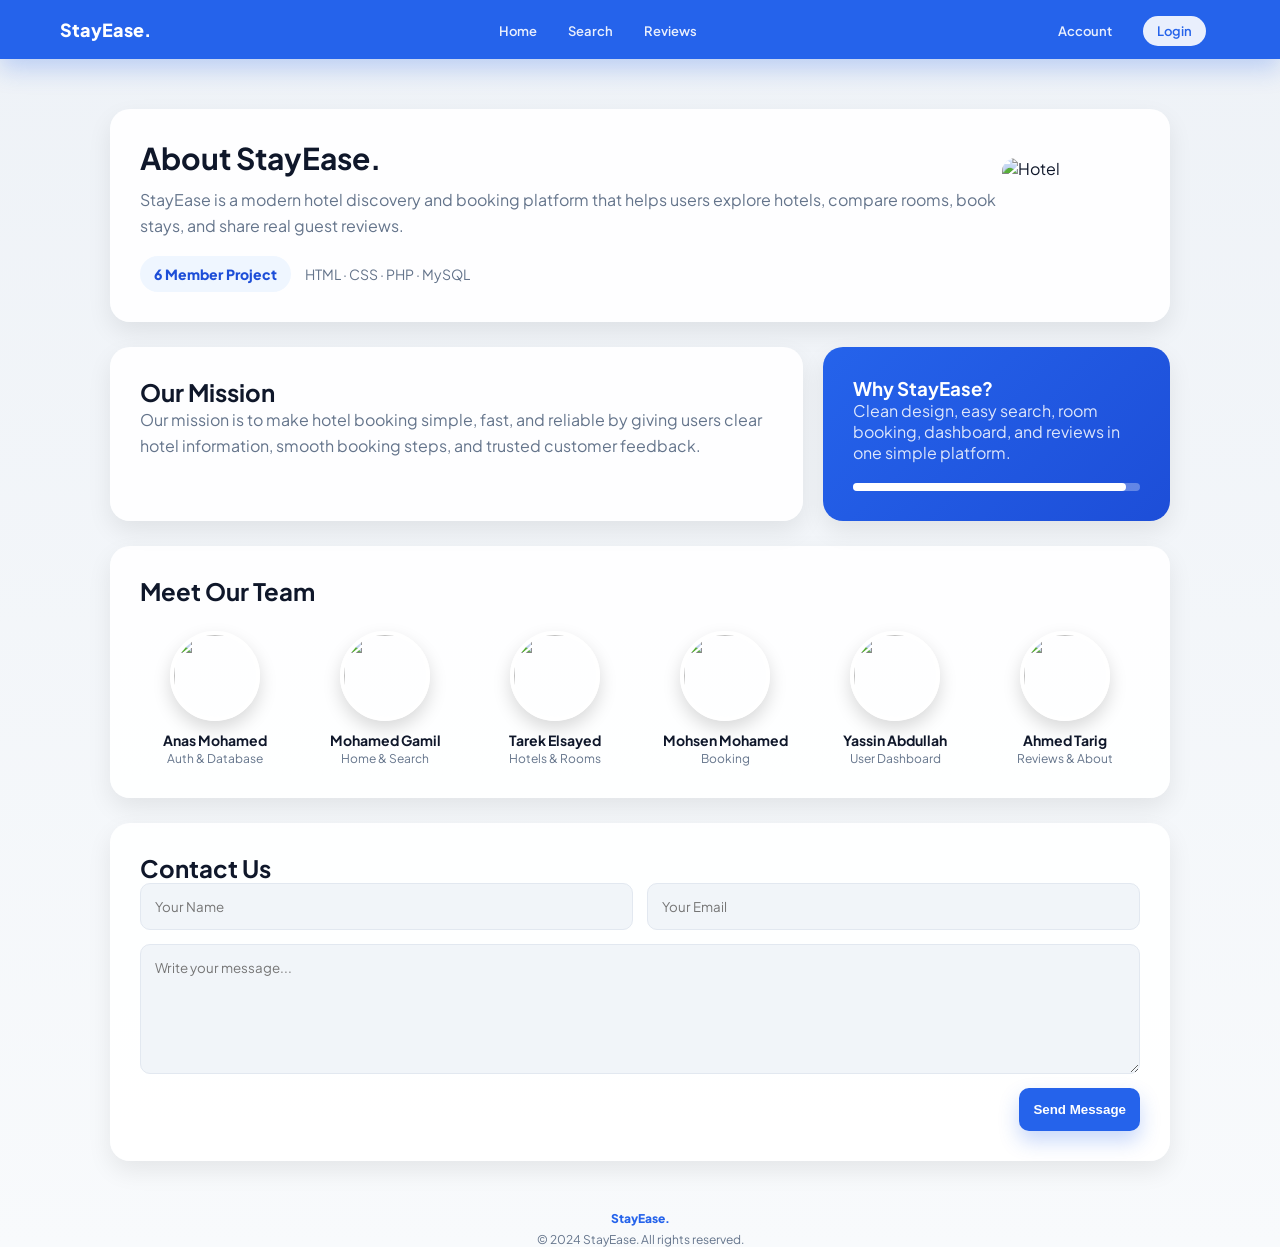
==== about.html @ 9ffdd5e4 "fix: re arrange team member names" ====
<!DOCTYPE html>
<html lang="en">

<head>
    <meta charset="UTF-8">
    <title>About StayEase</title>


    <link rel="stylesheet" href="css/about.css">
    <link href="https://fonts.googleapis.com/css2?family=Plus+Jakarta+Sans:wght@400;500;600;700;800&display=swap"
        rel="stylesheet">
</head>

<body>

    <nav class="navbar">
        <div class="logo">StayEase.</div>

        <div class="nav-links">
            <a href="index.html">Home</a>
            <a href="search-results.html">Search</a>
            <a href="reviews.html">Reviews</a>
        </div>

        <div class="account-links">
            <a href="dashboard.html">Account</a>
            <a class="login-btn" href="login.html">Login</a>
        </div>
    </nav>

    <main class="page">

        <div id="successMessage" class="success-message">
            Message sent successfully! We will contact you soon.
        </div>

        <section class="hotel-card">
            <div>
                <h1>About StayEase.</h1>
                <p>
                    StayEase is a modern hotel discovery and booking platform that helps users explore hotels,
                    compare rooms, book stays, and share real guest reviews.
                </p>

                <div class="rating-row">
                    <span class="rating-badge">6 Member Project</span>
                    <span>HTML · CSS · PHP · MySQL</span>
                </div>
            </div>

            <img src="https://images.unsplash.com/photo-1551882547-ff40c63fe5fa?w=500" alt="Hotel">
        </section>

        <section class="content-grid">
            <div class="main-review">
                <h2>Our Mission</h2>
                <p>
                    Our mission is to make hotel booking simple, fast, and reliable by giving users clear
                    hotel information, smooth booking steps, and trusted customer feedback.
                </p>
            </div>

            <aside class="recommend-card">
                <h3>Why StayEase?</h3>
                <p>
                    Clean design, easy search, room booking, dashboard, and reviews in one simple platform.
                </p>
                <div class="progress">
                    <div></div>
                </div>
            </aside>
        </section>

        <section class="form-card">
            <h2>Meet Our Team</h2>

            <div class="team-grid">

                <div class="team-card">
                    <img src="assets/images/member1.jpg">
                    <h3>Anas Mohamed</h3>
                    <p>Auth & Database</p>
                </div>

                <div class="team-card">
                    <img src="assets/images/member2.jpg">
                    <h3>Mohamed Gamil</h3>
                    <p>Home & Search</p>
                </div>

                <div class="team-card">
                    <img src="assets/images/member3.jpg">
                    <h3>Tarek Elsayed</h3>
                    <p>Hotels & Rooms</p>
                </div>

                <div class="team-card">
                    <img src="assets/images/member4.jpg">
                    <h3>Mohsen Mohamed</h3>
                    <p>Booking</p>
                </div>

                <div class="team-card">
                    <img src="assets/images/member5.jpg">
                    <h3>Yassin Abdullah</h3>
                    <p>User Dashboard</p>
                </div>

                <div class="team-card">
                    <img src="assets/images/member6.jpg">
                    <h3>Ahmed Tarig</h3>
                    <p>Reviews & About</p>
                </div>

            </div>
        </section>

        <section class="form-card">
            <h2>Contact Us</h2>

            <form action="php/about.php" method="POST">

                <div class="form-row">
                    <input type="text" name="name" placeholder="Your Name" required>
                    <input type="email" name="email" placeholder="Your Email" required>
                </div>

                <textarea name="message" placeholder="Write your message..." required></textarea>

                <button type="submit">Send Message</button>

            </form>
        </section>

    </main>

    <footer>
        <div class="footer-logo">StayEase.</div>
        <p>© 2024 StayEase. All rights reserved.</p>
    </footer>

    <script>
        const params = new URLSearchParams(window.location.search);

        if (params.get("success") === "1") {
            document.getElementById("successMessage").style.display = "block";
        }
    </script>

</body>

</html>
---- css/about.css ----
/* ===== RESET ===== */
* {
  margin: 0;
  padding: 0;
  box-sizing: border-box;
}

/* ===== BODY ===== */
body {
  font-family: 'Plus Jakarta Sans', sans-serif;
  background: linear-gradient(180deg, #EEF2F7, #F8FAFC);
  color: #0F172A;
}

/* ===== NAVBAR ===== */
.navbar {
  background: #2563EB;
  color: white;
  padding: 18px 60px;
  display: flex;
  justify-content: space-between;
  align-items: center;
  box-shadow: 0 10px 25px rgba(37, 99, 235, 0.25);
}

.logo {
  font-size: 18px;
  font-weight: 800;
}

.nav-links a,
.account-links a {
  color: white;
  text-decoration: none;
  margin: 0 14px;
  font-size: 13px;
  font-weight: 600;
  opacity: 0.9;
}

.nav-links a:hover,
.account-links a:hover {
  opacity: 1;
}

.login-btn {
  background: white;
  color: #2563EB !important;
  padding: 7px 14px;
  border-radius: 100px;
}

/* ===== PAGE ===== */
.page {
  max-width: 1100px;
  margin: 50px auto;
  padding: 0 20px;
}

/* ===== SUCCESS MESSAGE ===== */
.success-message {
  display: none;
  background: #DCFCE7;
  color: #166534;
  padding: 15px 18px;
  border-radius: 12px;
  margin-bottom: 20px;
  font-weight: 700;
  box-shadow: 0 8px 18px rgba(0, 0, 0, 0.08);
  animation: fadeUp 0.4s ease;
}

/* ===== MAIN CARDS ===== */
.hotel-card,
.main-review,
.form-card,
.recommend-card {
  background: rgba(255, 255, 255, 0.95);
  border-radius: 20px;
  padding: 30px;
  margin-bottom: 25px;
  box-shadow: 0 10px 25px rgba(0, 0, 0, 0.08);
  transition: 0.25s;
  animation: fadeUp 0.5s ease;
}

.hotel-card:hover,
.main-review:hover,
.form-card:hover,
.team-card:hover {
  transform: translateY(-5px);
}

/* ===== HEADER CARD ===== */
.hotel-card {
  display: flex;
  justify-content: space-between;
  align-items: center;
}

.hotel-card img {
  width: 180px;
  height: 115px;
  object-fit: cover;
  border-radius: 14px;
}

.hotel-card h1 {
  font-size: 30px;
  margin-bottom: 10px;
}

.hotel-card p,
.main-review p,
.form-card p {
  color: #64748B;
  line-height: 1.6;
}

.rating-row {
  margin-top: 18px;
  display: flex;
  gap: 14px;
  align-items: center;
  color: #64748B;
  font-size: 14px;
}

.rating-badge {
  background: #EFF6FF;
  color: #1D4ED8;
  padding: 9px 14px;
  border-radius: 100px;
  font-weight: 800;
}

/* ===== MISSION GRID ===== */
.content-grid {
  display: grid;
  grid-template-columns: 2fr 1fr;
  gap: 20px;
}

.recommend-card {
  background: linear-gradient(135deg, #2563EB, #1D4ED8);
  color: white;
}

.recommend-card p {
  color: rgba(255, 255, 255, 0.85);
}

.progress {
  background: rgba(255, 255, 255, 0.3);
  height: 8px;
  border-radius: 100px;
  margin-top: 20px;
}

.progress div {
  width: 95%;
  height: 100%;
  background: white;
  border-radius: 100px;
}

/* ===== TEAM ===== */
.team-grid {
  display: flex;
  justify-content: space-between;
  gap: 20px;
  margin-top: 25px;
}

.team-card {
  text-align: center;
  flex: 1;
  transition: 0.25s;
  animation: fadeUp 0.5s ease;
}

.team-card img {
  width: 90px;
  height: 90px;
  border-radius: 50%;
  object-fit: cover;
  margin-bottom: 10px;
  border: 4px solid white;
  box-shadow: 0 8px 18px rgba(0, 0, 0, 0.15);
}

.team-card h3 {
  font-size: 14px;
  font-weight: 700;
}

.team-card p {
  font-size: 12px;
  color: #64748B;
}

/* ===== FORM ===== */
form {
  display: flex;
  flex-direction: column;
  gap: 14px;
}

.form-row {
  display: flex;
  gap: 14px;
}

input,
textarea {
  width: 100%;
  padding: 14px;
  border-radius: 10px;
  border: 1px solid #E2E8F0;
  background: #F1F5F9;
  font-family: inherit;
}

textarea {
  min-height: 130px;
}

input:focus,
textarea:focus {
  outline: none;
  border-color: #2563EB;
  box-shadow: 0 0 0 3px rgba(37, 99, 235, 0.15);
  background: white;
}

/* ===== BUTTON ===== */
button {
  background: #2563EB;
  color: white;
  border: none;
  padding: 14px;
  border-radius: 10px;
  font-weight: 700;
  cursor: pointer;
  align-self: flex-end;
  box-shadow: 0 10px 20px rgba(37, 99, 235, 0.25);
  transition: 0.2s;
}

button:hover {
  background: #1D4ED8;
  transform: translateY(-2px);
}

/* ===== FOOTER ===== */
footer {
  text-align: center;
  margin-top: 40px;
  color: #64748B;
  font-size: 12px;
}

.footer-logo {
  color: #2563EB;
  font-weight: 800;
  margin-bottom: 6px;
}

/* ===== ANIMATION ===== */
@keyframes fadeUp {
  from {
    opacity: 0;
    transform: translateY(15px);
  }

  to {
    opacity: 1;
    transform: translateY(0);
  }
}

/* ===== RESPONSIVE ===== */
@media (max-width: 900px) {
  .content-grid {
    grid-template-columns: 1fr;
  }

  .hotel-card {
    flex-direction: column;
    align-items: flex-start;
    gap: 18px;
  }

  .team-grid {
    flex-wrap: wrap;
  }

  .team-card {
    min-width: 140px;
  }

  .form-row {
    flex-direction: column;
  }

  .navbar {
    padding: 16px 20px;
  }
}
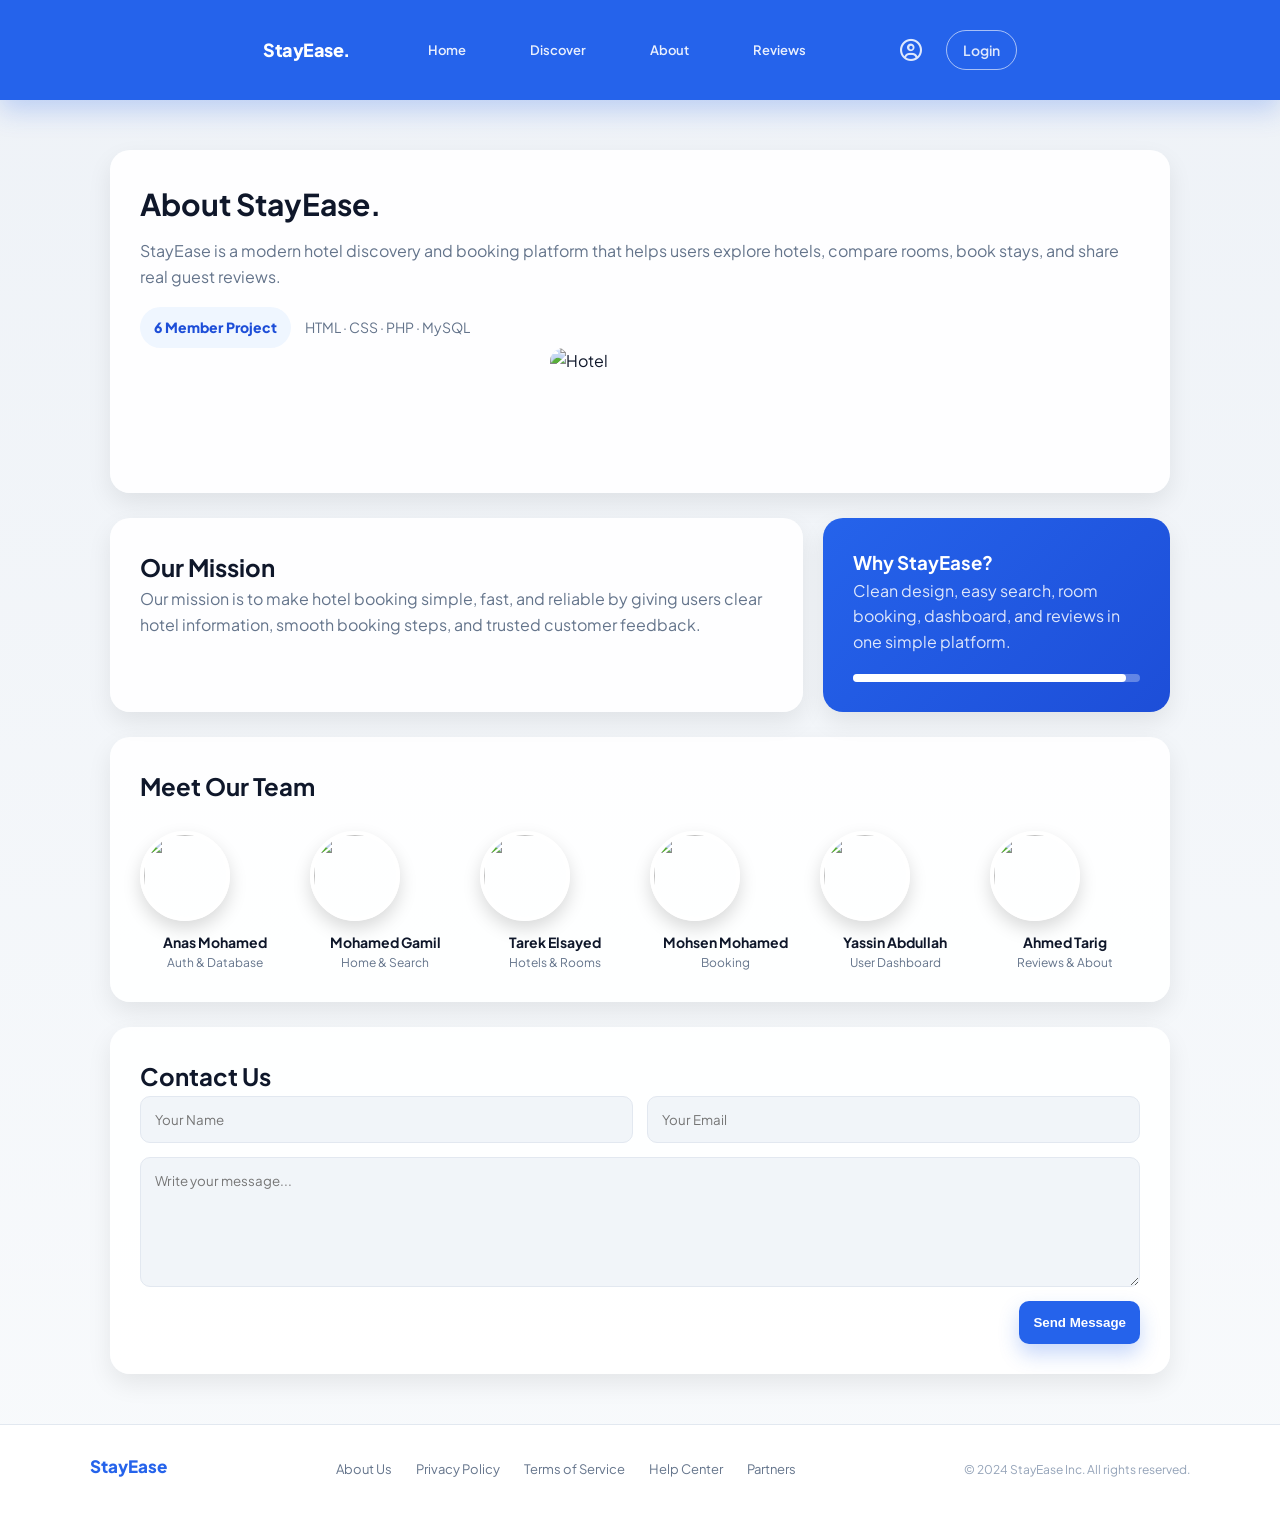
==== commit aff1723e: "Merge branch 'main' into mohsen-booking" ====
--- a/about.html
+++ b/about.html
@@ -4,8 +4,10 @@
 <head>
     <meta charset="UTF-8">
     <title>About StayEase</title>
-
-
+    <!-- Font Awesome Icons -->
+    <link rel="stylesheet" href="https://cdnjs.cloudflare.com/ajax/libs/font-awesome/6.5.0/css/all.min.css">
+    
+    <link rel="stylesheet" href="css/main.css">
     <link rel="stylesheet" href="css/about.css">
     <link href="https://fonts.googleapis.com/css2?family=Plus+Jakarta+Sans:wght@400;500;600;700;800&display=swap"
         rel="stylesheet">
@@ -14,19 +16,20 @@
 <body>
 
     <nav class="navbar">
-        <div class="logo">StayEase.</div>
-
-        <div class="nav-links">
-            <a href="index.html">Home</a>
-            <a href="search-results.html">Search</a>
-            <a href="reviews.html">Reviews</a>
-        </div>
-
-        <div class="account-links">
-            <a href="dashboard.html">Account</a>
-            <a class="login-btn" href="login.html">Login</a>
-        </div>
-    </nav>
+    <div class="container nav-inner">
+      <a href="index.php" class="logo">StayEase<span>.</span></a>
+      <div class="nav-links">
+        <a href="index.php" class="active">Home</a>
+        <a href="search-results.php">Discover</a>
+        <a href="about.html">About</a>
+        <a href="reviews.html">Reviews</a>
+      </div>
+      <div class="nav-auth">
+        <a href="dashboard.html" class="profile-icon"><i class="fa-regular fa-circle-user"></i></a>
+        <a href="login.html" class="btn-login">Login</a>
+      </div>
+    </div>
+  </nav>
 
     <main class="page">
 
@@ -134,9 +137,19 @@
 
     </main>
 
-    <footer>
-        <div class="footer-logo">StayEase.</div>
-        <p>© 2024 StayEase. All rights reserved.</p>
+    <!-- FOOTER -->
+    <footer class="footer">
+        <div class="footer-inner">
+        <div class="footer-logo">StayEase</div>
+        <div class="footer-links">
+            <a href="about.html">About Us</a>
+            <a href="#">Privacy Policy</a>
+            <a href="#">Terms of Service</a>
+            <a href="#">Help Center</a>
+            <a href="#">Partners</a>
+        </div>
+        <p class="footer-copy">© 2024 StayEase Inc. All rights reserved.</p>
+        </div>
     </footer>
 
     <script>
--- a/css/main.css
+++ b/css/main.css
@@ -0,0 +1,842 @@
+/* 2.4 CSS Variables — Mandatory for the whole team [cite: 20, 21] */
+:root {
+  --primary:      #2563EB;
+  --primary-dark: #1D4ED8;
+  --primary-light:#EFF6FF;
+  --bg:           #EEF2F7;
+  --white:        #FFFFFF;
+  --gray-input:   #F1F5F9;
+  --gray-border:  #E2E8F0;
+  --text:         #0F172A;
+  --muted:        #64748B;
+  --success:      #16A34A;
+  --danger:       #DC2626;
+  --radius-sm:    8px;
+  --radius-md:    10px; /* Plan specifies 10px for buttons/inputs [cite: 19] */
+  --radius-lg:    20px; /* Plan specifies 20px for cards [cite: 19] */
+  --shadow: 0 1px 3px rgba(0,0,0,.08), 0 4px 16px rgba(0,0,0,.06);
+}
+
+* { box-sizing: border-box; margin: 0; padding: 0; }
+
+body {
+  font-family: 'Plus Jakarta Sans', sans-serif; /* Mandatory font [cite: 16] */
+  background: var(--bg);
+  color: var(--text);
+  line-height: 1.6;
+}
+
+a { text-decoration: none; color: inherit; }
+img { display: block; max-width: 100%; }
+ 
+/* ── 2. Layout Container ── */
+/* Every section wraps its content in .container to enforce the 1100px max-width */
+.container {
+  max-width: 1100px;
+  margin: 0 auto;
+  padding: 0 24px;
+}
+ 
+/* ── 3. Navbar ── */
+.navbar {
+  background: var(--primary);   /* solid blue bar matching the about page */
+  position: sticky;
+  top: 0;
+  z-index: 100;
+}
+ 
+.nav-inner {
+  display: flex;
+  align-items: center;
+  height: 64px;
+  gap: 48px;
+}
+ 
+/* Logo */
+.logo {
+  font-size: 22px;
+  font-weight: 800;
+  color: var(--white);
+  letter-spacing: -0.5px;
+  flex-shrink: 0;
+}
+ 
+.logo span { color: var(--white); }
+ 
+/* Center nav links */
+.nav-links {
+  display: flex;
+  align-items: center;
+  gap: 4px;
+  flex: 1;
+}
+ 
+.nav-links a {
+  font-size: 14px;
+  font-weight: 500;
+  color: rgba(255,255,255,0.8);
+  padding: 8px 16px;
+  border-radius: var(--radius-sm);
+  transition: all 0.2s ease;
+}
+ 
+.nav-links a:hover {
+  color: var(--white);
+  background: rgba(255,255,255,0.12);
+}
+ 
+/* Right side auth buttons */
+.nav-auth {
+  display: flex;
+  align-items: center;
+  gap: 8px;
+  margin-left: auto;
+}
+ 
+.nav-auth a {
+  font-size: 14px;
+  font-weight: 500;
+  color: rgba(255,255,255,0.85);
+  padding: 8px 16px;
+  border-radius: var(--radius-sm);
+  transition: all 0.2s ease;
+}
+ 
+.nav-auth a:hover { color: var(--white); }
+
+.nav-auth a.profile-icon {
+  font-size: 22px;
+  line-height: 1;
+}
+ 
+.btn-login {
+  border: 1.5px solid rgba(255,255,255,0.6) !important;
+  border-radius: 100px !important;
+  font-weight: 600 !important;
+}
+ 
+.btn-login:hover {
+  background: var(--white) !important;
+  color: var(--primary) !important;
+  border-color: var(--white) !important;
+}
+ 
+/* ── 4. Hero Section ── */
+.hero {
+  /* background-image set inline in HTML so teams can swap the image easily */
+  background: var(--primary) no-repeat center center / cover;
+  min-height: 480px;
+  display: flex;
+  flex-direction: column;
+  justify-content: center;
+  align-items: center;
+  text-align: center;
+  position: relative;
+  padding: 64px 24px 80px;
+}
+ 
+/* Dark overlay so white text is always readable over any background image */
+.hero::before {
+  content: '';
+  position: absolute;
+  inset: 0;
+  background: rgba(0, 0, 0, 0.38);
+}
+ 
+/* All direct children of hero need z-index to sit above the overlay */
+.hero > * { position: relative; z-index: 1; }
+ 
+.hero h1 {
+  font-size: 52px;
+  font-weight: 800;
+  color: var(--white);
+  letter-spacing: -1.5px;
+  line-height: 1.1;
+  margin-bottom: 16px;
+}
+ 
+.hero p {
+  font-size: 17px;
+  color: rgba(255,255,255,0.85);
+  margin-bottom: 40px;
+}
+ 
+/* ── 5. Search Bar ── */
+/* The search bar sits inside the hero and sends a GET request to php/search.php */
+.search-box {
+  background: var(--white);
+  border-radius: 100px;         /* full pill shape */
+  padding: 8px;
+  display: flex;
+  align-items: center;
+  width: 100%;
+  max-width: 800px;
+  box-shadow: 0 8px 32px rgba(0,0,0,0.2);
+  gap: 0;
+}
+ 
+/* Each input group (icon + label + input) */
+.search-field {
+  display: flex;
+  align-items: center;
+  gap: 10px;
+  padding: 8px 20px;
+  flex: 1;
+  border-right: 1px solid var(--gray-border);
+  min-width: 0;                 /* prevents flex overflow */
+}
+ 
+.search-field:last-of-type { border-right: none; }
+ 
+.search-field i {
+  font-size: 16px;
+  color: var(--primary);
+  flex-shrink: 0;
+}
+ 
+.search-field-text {
+  display: flex;
+  flex-direction: column;  /* label stacks ABOVE input */
+  gap: 2px;
+  min-width: 0;
+}
+ 
+.search-field-text label {
+  font-size: 10px;
+  font-weight: 700;
+  color: var(--muted);
+  text-transform: uppercase;
+  letter-spacing: 0.07em;
+  white-space: nowrap;
+}
+ 
+.search-field-text input {
+  border: none;
+  outline: none;
+  font-family: inherit;
+  font-size: 14px;
+  font-weight: 500;
+  color: var(--text);
+  background: transparent;
+  padding: 0;
+  width: 100%;
+  text-align: center;
+}
+ 
+.search-field-text input::placeholder {
+  color: #94A3B8;
+  font-weight: 400;
+}
+
+/* Search submit button — pill shape inside the pill bar */
+.search-btn {
+  background: var(--primary);
+  color: var(--white);
+  border: none;
+  border-radius: 100px;
+  padding: 14px 28px;
+  font-family: inherit;
+  font-size: 14px;
+  font-weight: 700;
+  cursor: pointer;
+  display: flex;
+  align-items: center;
+  gap: 8px;
+  white-space: nowrap;
+  transition: all 0.2s ease;
+  flex-shrink: 0;
+}
+ 
+.search-btn:hover { background: var(--primary-dark); }
+ 
+/* ── 6. Section Base ── */
+.section {
+  padding: 72px 24px;
+}
+ 
+.section-header {
+  display: flex;
+  align-items: flex-start;
+  justify-content: space-between;
+  margin-bottom: 8px;
+}
+ 
+.section-header h2 {
+  font-size: 28px;
+  font-weight: 800;
+  letter-spacing: -0.5px;
+}
+ 
+.section-header a {
+  font-size: 14px;
+  font-weight: 600;
+  color: var(--primary);
+  margin-top: 6px;
+  transition: all 0.2s ease;
+}
+ 
+.section-header a:hover { opacity: 0.75; }
+ 
+.section-sub {
+  font-size: 14px;
+  color: var(--muted);
+  margin-bottom: 32px;
+}
+ 
+/* ── 7. Hotel / Destination Cards ── */
+.hotels-grid {
+  display: grid;
+  grid-template-columns: repeat(auto-fill, minmax(240px, 1fr));
+  gap: 24px;
+}
+ 
+.hotel-card {
+  background: var(--white);
+  border-radius: var(--radius-lg);   /* 20px — rule from design system */
+  overflow: hidden;
+  box-shadow: var(--shadow);
+  transition: all 0.2s ease;
+  display: flex;
+  flex-direction: column;
+}
+ 
+.hotel-card:hover {
+  transform: translateY(-5px);
+  box-shadow: 0 8px 28px rgba(0,0,0,.12);
+}
+ 
+.hotel-card-img {
+  position: relative;
+  height: 200px;
+  overflow: hidden;
+}
+ 
+.hotel-card-img img {
+  width: 100%;
+  height: 100%;
+  object-fit: cover;
+  transition: all 0.2s ease;
+}
+ 
+.hotel-card:hover .hotel-card-img img { transform: scale(1.05); }
+ 
+/* Badge overlaid on the image (e.g. "Bestseller", "Trending") */
+.card-badge {
+  position: absolute;
+  top: 12px;
+  left: 12px;
+  background: rgba(255,255,255,0.95);
+  color: var(--text);
+  font-size: 10px;
+  font-weight: 700;
+  text-transform: uppercase;
+  letter-spacing: 0.06em;
+  padding: 4px 10px;
+  border-radius: 100px;           /* pill badge */
+}
+ 
+.hotel-card-body {
+  padding: 16px 20px;
+  flex: 1;
+}
+ 
+.hotel-card-body h3 {
+  font-size: 16px;
+  font-weight: 700;
+  margin-bottom: 4px;
+}
+ 
+.hotel-card-body .city {
+  font-size: 13px;
+  color: var(--muted);
+  margin-bottom: 8px;
+}
+ 
+/* Star rating row */
+.hotel-stars {
+  font-size: 13px;
+  color: #F59E0B;
+  letter-spacing: 1px;
+  margin-bottom: 4px;
+}
+ 
+.hotel-card-footer {
+  display: flex;
+  align-items: center;
+  justify-content: space-between;
+  padding: 14px 20px;
+  border-top: 1px solid var(--gray-border);
+}
+ 
+.hotel-price small { font-size: 12px; color: var(--muted); display: block; }
+.hotel-price strong { font-size: 17px; font-weight: 700; }
+ 
+/* "View Hotel" link button on card */
+.btn-card {
+  font-size: 13px;
+  font-weight: 600;
+  color: var(--primary);
+  padding: 8px 16px;
+  border: 1.5px solid var(--primary);
+  border-radius: var(--radius-sm);
+  transition: all 0.2s ease;
+}
+ 
+.btn-card:hover {
+  background: var(--primary);
+  color: var(--white);
+}
+ 
+/* ── 8. Why Choose Section ── */
+.why-section {
+  background: #F8FAFC;
+  padding: 80px 24px;
+  text-align: center;
+}
+ 
+.why-section h2 {
+  font-size: 30px;
+  font-weight: 800;
+  letter-spacing: -0.5px;
+  margin-bottom: 8px;
+}
+ 
+.why-section .why-sub {
+  font-size: 15px;
+  color: var(--muted);
+  margin-bottom: 48px;
+}
+ 
+.features-grid {
+  display: grid;
+  grid-template-columns: repeat(3, 1fr);
+  gap: 24px;
+}
+ 
+.feature-card {
+  background: var(--white);
+  border-radius: var(--radius-lg);
+  padding: 40px 28px;
+  border: 1px solid var(--gray-border);
+  transition: all 0.2s ease;
+}
+ 
+.feature-card:hover { box-shadow: var(--shadow); }
+ 
+.feature-icon {
+  width: 56px;
+  height: 56px;
+  background: var(--primary-light);
+  border-radius: 50%;
+  display: flex;
+  align-items: center;
+  justify-content: center;
+  margin: 0 auto 20px;
+  font-size: 22px;
+  color: var(--primary);
+}
+ 
+.feature-card h3 { font-size: 17px; font-weight: 700; margin-bottom: 12px; }
+.feature-card p  { font-size: 14px; color: var(--muted); line-height: 1.7; }
+ 
+/* ── 9. CTA Banner ── */
+.cta-section { padding: 40px 24px; }
+ 
+.cta-banner {
+  background: var(--primary);
+  border-radius: var(--radius-lg);
+  padding: 56px 64px;
+  display: flex;
+  align-items: center;
+  justify-content: space-between;
+  gap: 40px;
+  flex-wrap: wrap;
+}
+ 
+.cta-text h2 {
+  font-size: 34px;
+  font-weight: 800;
+  color: var(--white);
+  letter-spacing: -1px;
+  line-height: 1.15;
+  max-width: 380px;
+  margin-bottom: 12px;
+}
+ 
+.cta-text p {
+  font-size: 14px;
+  color: rgba(255,255,255,0.75);
+  max-width: 340px;
+  line-height: 1.7;
+}
+ 
+.cta-form { display: flex; gap: 10px; flex-wrap: wrap; }
+ 
+.cta-form input {
+  padding: 14px 20px;
+  border-radius: var(--radius-sm);
+  border: none;
+  font-family: inherit;
+  font-size: 14px;
+  width: 260px;
+  outline: none;
+  color: var(--text);
+}
+ 
+.cta-form input::placeholder { color: #94A3B8; }
+ 
+.cta-form button {
+  background: var(--white);
+  color: var(--primary);
+  padding: 14px 24px;
+  border: none;
+  border-radius: var(--radius-sm);
+  font-family: inherit;
+  font-size: 14px;
+  font-weight: 700;
+  cursor: pointer;
+  transition: all 0.2s ease;
+}
+ 
+.cta-form button:hover { background: var(--primary-light); }
+ 
+/* ── 10. Footer ── */
+.footer {
+  background: var(--white);
+  border-top: 1px solid var(--gray-border);
+  padding: 28px 24px;
+}
+ 
+.footer-inner {
+  max-width: 1100px;
+  margin: 0 auto;
+  display: flex;
+  align-items: center;
+  justify-content: space-between;
+  flex-wrap: wrap;
+  gap: 16px;
+}
+ 
+.footer-logo { font-size: 17px; font-weight: 800; color: var(--text); }
+ 
+.footer-links { display: flex; gap: 24px; flex-wrap: wrap; }
+.footer-links a { font-size: 13px; color: var(--muted); transition: all 0.2s ease; }
+.footer-links a:hover { color: var(--text); }
+ 
+.footer-copy { font-size: 12px; color: #94A3B8; }
+ 
+/* ── 11. Search Results Page ── */
+.results-page { padding: 40px 24px; }
+ 
+.results-header {
+  margin-bottom: 32px;
+  display: flex;
+  align-items: flex-start;
+  justify-content: space-between;
+  flex-wrap: wrap;
+  gap: 16px;
+}
+ 
+.results-header h1 { font-size: 26px; font-weight: 800; letter-spacing: -0.5px; }
+.results-header p  { font-size: 14px; color: var(--muted); margin-top: 4px; }
+ 
+/* Sort dropdown */
+.sort-bar {
+  display: flex;
+  align-items: center;
+  gap: 10px;
+  font-size: 14px;
+  color: var(--muted);
+}
+ 
+.sort-bar select {
+  padding: 10px 16px;
+  border: 1.5px solid var(--gray-border);
+  border-radius: var(--radius-sm);
+  font-family: inherit;
+  font-size: 14px;
+  background: var(--white);
+  color: var(--text);
+  outline: none;
+  cursor: pointer;
+  transition: all 0.2s ease;
+}
+ 
+.sort-bar select:focus { border-color: var(--primary); }
+ 
+/* Two-column layout: filters sidebar + results */
+.results-layout {
+  display: grid;
+  grid-template-columns: 260px 1fr;
+  gap: 32px;
+  align-items: start;
+}
+ 
+/* ── Filters Sidebar ── */
+.filters-panel {
+  background: var(--white);
+  border-radius: var(--radius-lg);
+  padding: 24px;
+  box-shadow: var(--shadow);
+  position: sticky;
+  top: 88px;               /* sticks below the navbar */
+}
+ 
+.filters-panel h3 {
+  font-size: 15px;
+  font-weight: 700;
+  margin-bottom: 4px;
+}
+ 
+.filters-top {
+  display: flex;
+  justify-content: space-between;
+  align-items: center;
+  margin-bottom: 24px;
+}
+ 
+.clear-btn {
+  font-size: 13px;
+  font-weight: 600;
+  color: var(--primary);
+  cursor: pointer;
+  transition: all 0.2s ease;
+}
+ 
+.filter-group { margin-bottom: 24px; }
+ 
+.filter-group label.group-label {
+  font-size: 12px;
+  font-weight: 700;
+  color: var(--text);
+  text-transform: uppercase;
+  letter-spacing: 0.06em;
+  display: block;
+  margin-bottom: 14px;
+}
+ 
+/* Price range slider */
+.price-range input[type="range"] {
+  width: 100%;
+  accent-color: var(--primary);
+  cursor: pointer;
+}
+ 
+.price-labels {
+  display: flex;
+  justify-content: space-between;
+  font-size: 13px;
+  color: var(--muted);
+  margin-top: 8px;
+}
+ 
+/* Checkboxes */
+.checkbox-item {
+  display: flex;
+  align-items: center;
+  gap: 10px;
+  margin-bottom: 12px;
+  font-size: 14px;
+  cursor: pointer;
+}
+ 
+.checkbox-item input[type="checkbox"] {
+  width: 18px;
+  height: 18px;
+  accent-color: var(--primary);
+  cursor: pointer;
+  border-radius: 4px;
+}
+ 
+/* ── Hotel Result Cards (horizontal layout for results page) ── */
+.result-card {
+  background: var(--white);
+  border-radius: var(--radius-lg);
+  box-shadow: var(--shadow);
+  display: flex;
+  overflow: hidden;
+  margin-bottom: 20px;
+  transition: all 0.2s ease;
+}
+ 
+.result-card:hover {
+  transform: translateY(-3px);
+  box-shadow: 0 8px 28px rgba(0,0,0,.12);
+}
+ 
+.result-card-img {
+  width: 240px;
+  flex-shrink: 0;
+  position: relative;
+  overflow: hidden;
+}
+ 
+.result-card-img img {
+  width: 100%;
+  height: 100%;
+  object-fit: cover;
+  transition: all 0.2s ease;
+}
+ 
+.result-card:hover .result-card-img img { transform: scale(1.04); }
+ 
+/* Heart / wishlist button */
+.wishlist-btn {
+  position: absolute;
+  top: 12px;
+  left: 12px;
+  width: 34px;
+  height: 34px;
+  background: var(--white);
+  border-radius: 50%;
+  display: flex;
+  align-items: center;
+  justify-content: center;
+  font-size: 15px;
+  color: var(--muted);
+  cursor: pointer;
+  transition: all 0.2s ease;
+  border: none;
+  box-shadow: 0 1px 4px rgba(0,0,0,.1);
+}
+ 
+.wishlist-btn:hover { color: var(--danger); transform: scale(1.1); }
+ 
+.result-card-body {
+  padding: 20px 24px;
+  flex: 1;
+  display: flex;
+  flex-direction: column;
+}
+ 
+.result-card-top {
+  display: flex;
+  justify-content: space-between;
+  align-items: flex-start;
+  margin-bottom: 8px;
+}
+ 
+.result-card-top h3 { font-size: 18px; font-weight: 700; }
+ 
+/* Score badge e.g. "9.2 SUPERB" */
+.score-badge {
+  background: var(--primary);
+  color: var(--white);
+  font-size: 12px;
+  font-weight: 700;
+  padding: 6px 10px;
+  border-radius: var(--radius-sm);
+  white-space: nowrap;
+  text-align: center;
+  flex-shrink: 0;
+}
+ 
+.score-badge span {
+  font-size: 15px;
+  font-weight: 800;
+  display: block;
+}
+ 
+.result-location {
+  font-size: 13px;
+  color: var(--muted);
+  margin-bottom: 4px;
+}
+ 
+.result-reviews { font-size: 12px; color: var(--muted); margin-bottom: 12px; }
+ 
+.result-desc {
+  font-size: 14px;
+  color: var(--muted);
+  line-height: 1.6;
+  margin-bottom: 16px;
+  display: -webkit-box;
+  -webkit-line-clamp: 2;
+  -webkit-box-orient: vertical;
+  overflow: hidden;
+}
+ 
+/* Feature tags e.g. "Free Cancellation", "WiFi Included" */
+.result-tags { display: flex; gap: 8px; flex-wrap: wrap; margin-bottom: 16px; }
+ 
+.tag {
+  font-size: 11px;
+  font-weight: 700;
+  padding: 5px 12px;
+  border-radius: 100px;
+  background: var(--primary-light);
+  color: var(--primary);
+  text-transform: uppercase;
+  letter-spacing: 0.04em;
+}
+ 
+.result-card-bottom {
+  margin-top: auto;
+  display: flex;
+  align-items: center;
+  justify-content: space-between;
+}
+ 
+.result-price small { font-size: 12px; color: var(--muted); display: block; }
+.result-price strong { font-size: 22px; font-weight: 800; color: var(--primary); }
+.result-price span { font-size: 13px; color: var(--muted); }
+ 
+.btn-view {
+  background: var(--primary);
+  color: var(--white);
+  padding: 12px 24px;
+  border-radius: var(--radius-sm);
+  font-size: 14px;
+  font-weight: 700;
+  transition: all 0.2s ease;
+  display: inline-block;
+}
+ 
+.btn-view:hover { background: var(--primary-dark); }
+ 
+/* "Show more" button */
+.show-more-wrap { text-align: center; margin-top: 32px; }
+ 
+.btn-show-more {
+  padding: 14px 32px;
+  background: var(--white);
+  color: var(--text);
+  border: 1.5px solid var(--gray-border);
+  border-radius: 100px;
+  font-family: inherit;
+  font-size: 14px;
+  font-weight: 600;
+  cursor: pointer;
+  display: inline-flex;
+  align-items: center;
+  gap: 8px;
+  transition: all 0.2s ease;
+}
+ 
+.btn-show-more:hover { border-color: var(--primary); color: var(--primary); }
+ 
+/* ── 12. Empty State (no search results) ── */
+.empty-state {
+  text-align: center;
+  padding: 64px 24px;
+  grid-column: 1 / -1;
+}
+ 
+.empty-state i { font-size: 48px; color: var(--muted); margin-bottom: 16px; }
+.empty-state h3 { font-size: 20px; font-weight: 700; margin-bottom: 8px; }
+.empty-state p  { font-size: 14px; color: var(--muted); }
+ 
+/* ── 13. Validation Error Message (JS form feedback) ── */
+.form-error {
+  background: #FEF2F2;
+  color: var(--danger);
+  font-size: 13px;
+  font-weight: 600;
+  padding: 10px 20px;
+  border-radius: var(--radius-sm);
+  margin-top: 12px;
+  display: none;          /* shown by JS when validation fails */
+}
+ 
+.form-error.visible { display: block; }
+ 
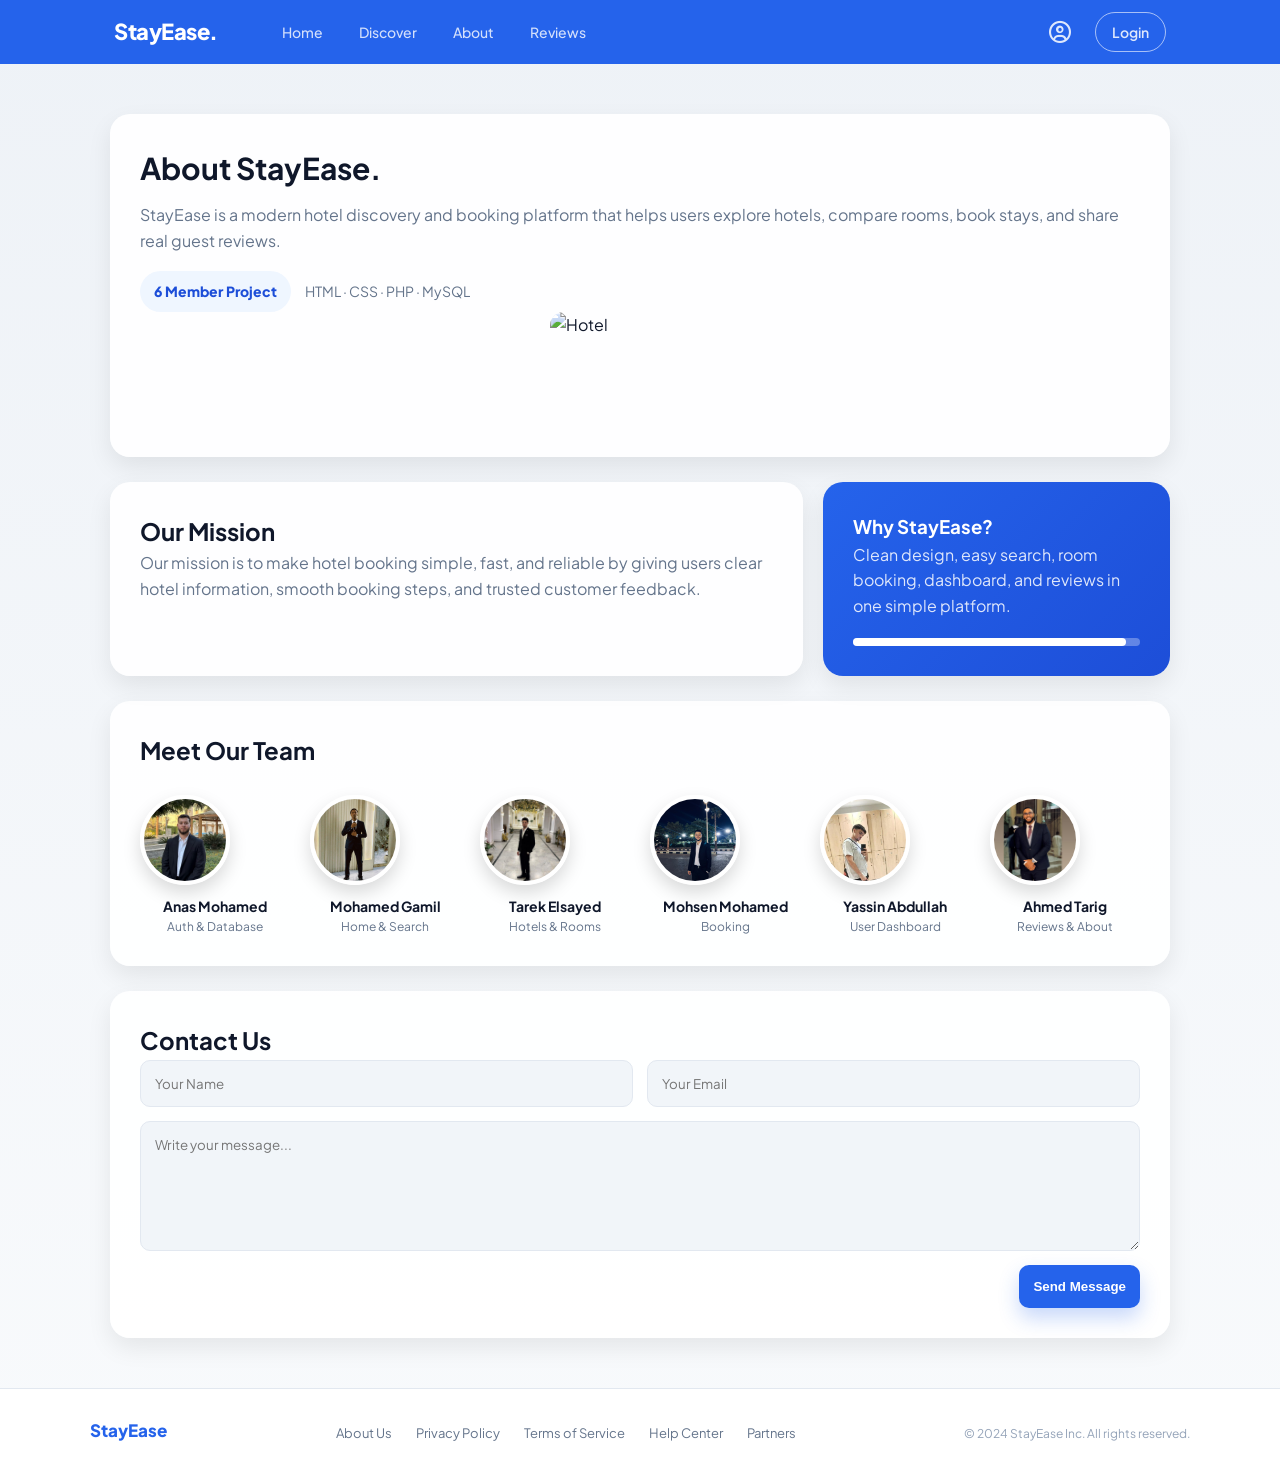
==== commit 4c4131ae: "feat: enhance reviewing logic" ====
--- a/about.html
+++ b/about.html
@@ -22,7 +22,7 @@
         <a href="index.php" class="active">Home</a>
         <a href="search-results.php">Discover</a>
         <a href="about.html">About</a>
-        <a href="reviews.html">Reviews</a>
+        <a href="reviews_page.php">Reviews</a>
       </div>
       <div class="nav-auth">
         <a href="dashboard.html" class="profile-icon"><i class="fa-regular fa-circle-user"></i></a>
--- a/css/main.css
+++ b/css/main.css
@@ -178,6 +178,7 @@
 /* Each input group (icon + label + input) */
 .search-field {
   display: flex;
+  position: relative;
   align-items: center;
   gap: 10px;
   padding: 8px 20px;
@@ -560,6 +561,12 @@
   outline: none;
   cursor: pointer;
   transition: all 0.2s ease;
+  appearance: none;
+  -webkit-appearance: none;
+  background-image: url("data:image/svg+xml,%3Csvg xmlns='http://www.w3.org/2000/svg' width='12' height='12' viewBox='0 0 24 24'%3E%3Cpath fill='%2364748B' d='M7 10l5 5 5-5z'/%3E%3C/svg%3E");
+  background-repeat: no-repeat;
+  background-position: right 12px center;
+  padding-right: 36px;
 }
  
 .sort-bar select:focus { border-color: var(--primary); }
@@ -720,8 +727,7 @@
  
 /* Score badge e.g. "9.2 SUPERB" */
 .score-badge {
-  background: var(--primary);
-  color: var(--white);
+  color: var(--primary);
   font-size: 12px;
   font-weight: 700;
   padding: 6px 10px;
@@ -827,16 +833,170 @@
 .empty-state p  { font-size: 14px; color: var(--muted); }
  
 /* ── 13. Validation Error Message (JS form feedback) ── */
-.form-error {
-  background: #FEF2F2;
-  color: var(--danger);
-  font-size: 13px;
+.city-tooltip {
+    display: none;
+    position: absolute;
+    bottom: -34px;
+    left: 4px;
+    background: var(--danger);
+    color: #fff;
+    font-size: 13px;
+    font-weight: 600;
+    padding: 8px 14px;
+    border-radius: 8px;
+    white-space: nowrap;
+    z-index: 10;
+}
+
+.city-tooltip::before {
+    content: '';
+    position: absolute;
+    top: -6px;
+    left: 16px;
+    width: 0;
+    height: 0;
+    border-left: 6px solid transparent;
+    border-right: 6px solid transparent;
+    border-bottom: 6px solid var(--danger);
+}
+
+.city-tooltip.visible {
+    display: block;
+}
+
+
+.date-tooltip {
+    display: none;
+    position: absolute;
+    bottom: -34px;
+    left: 5px;
+    background: var(--danger);
+    color: #fff;
+    font-size: 13px;
+    font-weight: 600;
+    padding: 8px 14px;
+    border-radius: 8px;
+    white-space: nowrap;
+    z-index: 10;
+}
+
+.date-tooltip::before {
+    content: '';
+    position: absolute;
+    top: -6px;
+    left: 16px;
+    width: 0;
+    height: 0;
+    border-left: 6px solid transparent;
+    border-right: 6px solid transparent;
+    border-bottom: 6px solid var(--danger);
+}
+
+.date-tooltip.visible {
+    display: block;
+}
+ 
+
+.pagination {
+  display: flex;
+  justify-content: flex-end;
+  align-items: center;
+  gap: 8px;
+  margin-top: 32px;
+  padding-bottom: 48px;
+}
+
+.pagination a,
+.pagination span:not(.pagination-disabled) {
+  display: inline-flex;
+  align-items: center;
+  justify-content: center;
+  height: 40px;
+  border-radius: var(--radius-sm);
+  font-size: 14px;
   font-weight: 600;
-  padding: 10px 20px;
-  border-radius: var(--radius-sm);
-  margin-top: 12px;
-  display: none;          /* shown by JS when validation fails */
-}
- 
-.form-error.visible { display: block; }
- +  border: 1.5px solid var(--gray-border);
+  background: var(--white);
+  color: var(--text);
+  transition: all 0.2s ease;
+  text-decoration: none;
+}
+
+.pagination a {
+  width: 40px;
+}
+
+.pagination span:not(.pagination-disabled) {
+  padding: 0 16px;
+  background: var(--primary);
+  color: var(--white);
+  border-color: var(--primary);
+  cursor: default;
+}
+
+.pagination a:hover {
+  background: var(--primary);
+  color: var(--white);
+  border-color: var(--primary);
+}
+
+.pagination-disabled {
+  width: 40px;
+  height: 40px;
+  display: inline-flex;
+  align-items: center;
+  justify-content: center;
+  border-radius: var(--radius-sm);
+  border: 1.5px solid var(--gray-border);
+  background: var(--white);
+  color: var(--text);
+  font-size: 14px;
+  font-weight: 600;
+  cursor: default;
+}
+
+/* Custom sort dropdown */
+.custom-select { position: relative; min-width: 180px; }
+
+.custom-select-trigger {
+  padding: 10px 16px;
+  border: 1.5px solid var(--gray-border);
+  border-radius: var(--radius-sm);
+  background: var(--white);
+  font-size: 14px;
+  font-family: inherit;
+  cursor: pointer;
+  display: flex;
+  align-items: center;
+  justify-content: space-between;
+  gap: 8px;
+  transition: all 0.2s ease;
+  color: var(--text);
+}
+
+.custom-select.open .custom-select-trigger { border-color: var(--primary); }
+
+.custom-select-options {
+  display: none;
+  position: absolute;
+  top: calc(100% + 6px);
+  left: 0; right: 0;
+  background: var(--white);
+  border: 1.5px solid var(--gray-border);
+  border-radius: var(--radius-sm);
+  box-shadow: var(--shadow);
+  z-index: 10;
+  overflow: hidden;
+}
+
+.custom-select.open .custom-select-options { display: block; }
+
+.custom-option {
+  padding: 10px 16px;
+  font-size: 14px;
+  cursor: pointer;
+  transition: background 0.15s;
+}
+
+.custom-option:hover { background: var(--primary-light); }
+.custom-option.selected { color: var(--primary); font-weight: 600; }
--- a/css/about.css
+++ b/css/about.css
@@ -10,44 +10,6 @@
   font-family: 'Plus Jakarta Sans', sans-serif;
   background: linear-gradient(180deg, #EEF2F7, #F8FAFC);
   color: #0F172A;
-}
-
-/* ===== NAVBAR ===== */
-.navbar {
-  background: #2563EB;
-  color: white;
-  padding: 18px 60px;
-  display: flex;
-  justify-content: space-between;
-  align-items: center;
-  box-shadow: 0 10px 25px rgba(37, 99, 235, 0.25);
-}
-
-.logo {
-  font-size: 18px;
-  font-weight: 800;
-}
-
-.nav-links a,
-.account-links a {
-  color: white;
-  text-decoration: none;
-  margin: 0 14px;
-  font-size: 13px;
-  font-weight: 600;
-  opacity: 0.9;
-}
-
-.nav-links a:hover,
-.account-links a:hover {
-  opacity: 1;
-}
-
-.login-btn {
-  background: white;
-  color: #2563EB !important;
-  padding: 7px 14px;
-  border-radius: 100px;
 }
 
 /* ===== PAGE ===== */
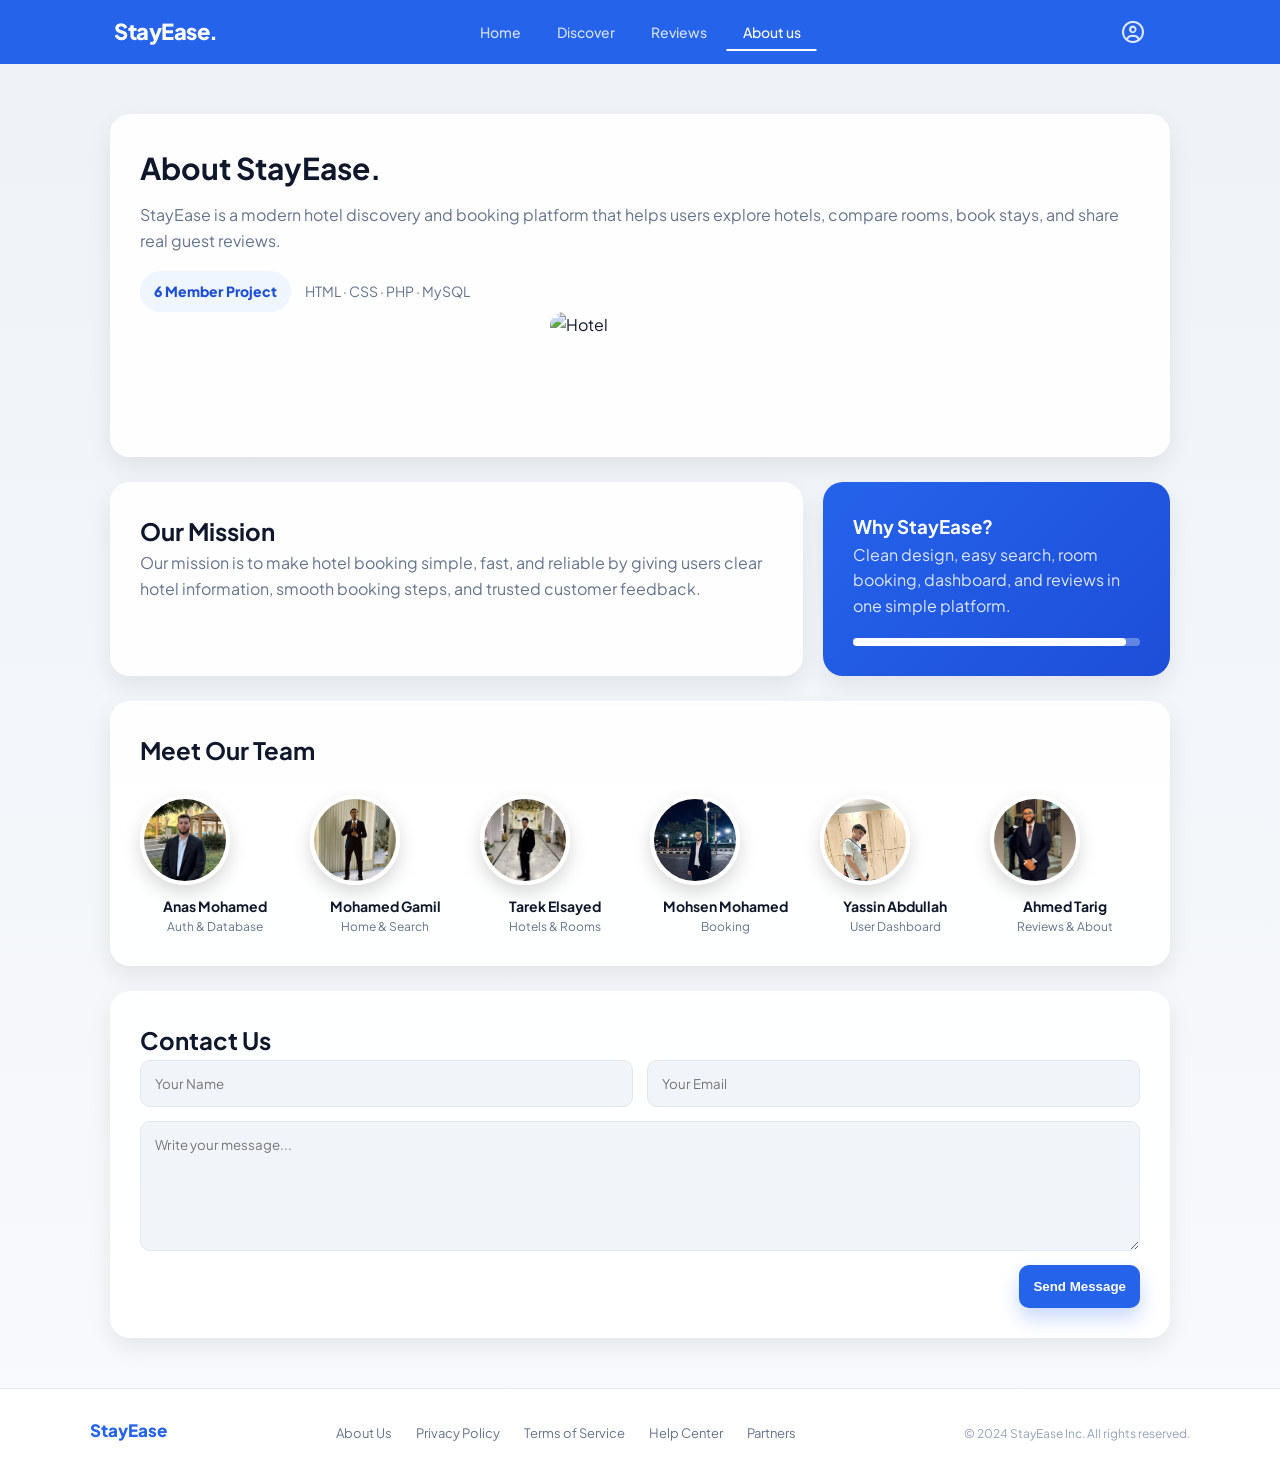
==== commit 8df318a9: "polish and close final details" ====
--- a/about.html
+++ b/about.html
@@ -19,14 +19,13 @@
     <div class="container nav-inner">
       <a href="index.php" class="logo">StayEase<span>.</span></a>
       <div class="nav-links">
-        <a href="index.php" class="active">Home</a>
+        <a href="index.php">Home</a>
         <a href="search-results.php">Discover</a>
-        <a href="about.html">About</a>
         <a href="reviews_page.php">Reviews</a>
+        <a href="about.html" class="active">About us</a>
       </div>
       <div class="nav-auth">
-        <a href="dashboard.html" class="profile-icon"><i class="fa-regular fa-circle-user"></i></a>
-        <a href="login.html" class="btn-login">Login</a>
+        <a href="dashboard.php" class="profile-icon"><i class="fa-regular fa-circle-user"></i><span class="nav-user" id="navUser"></span></a>
       </div>
     </div>
   </nav>
@@ -160,6 +159,9 @@
         }
     </script>
 
+<script>
+  fetch("php/auth.php?action=session").then(r=>r.json()).then(d=>{if(d.user_name)document.getElementById("navUser").textContent=d.user_name;});
+</script>
 </body>
 
 </html>
--- a/css/main.css
+++ b/css/main.css
@@ -49,7 +49,7 @@
   display: flex;
   align-items: center;
   height: 64px;
-  gap: 48px;
+  position: relative;
 }
  
 /* Logo */
@@ -68,7 +68,9 @@
   display: flex;
   align-items: center;
   gap: 4px;
-  flex: 1;
+  position: absolute;
+  left: 50%;
+  transform: translateX(-50%);
 }
  
 .nav-links a {
@@ -84,12 +86,20 @@
   color: var(--white);
   background: rgba(255,255,255,0.12);
 }
+
+.nav-links a.active {
+  color: var(--white);
+  background: transparent;
+  border-bottom: 2px solid var(--white);
+  border-radius: 0;
+  padding-bottom: 6px;
+}
  
 /* Right side auth buttons */
 .nav-auth {
   display: flex;
   align-items: center;
-  gap: 8px;
+  gap: 2px;
   margin-left: auto;
 }
  
@@ -102,23 +112,23 @@
   transition: all 0.2s ease;
 }
  
-.nav-auth a:hover { color: var(--white); }
+.nav-auth a:hover {
+  background: rgba(255,255,255,0.12);
+  color: var(--white); 
+}
 
 .nav-auth a.profile-icon {
+  display: flex;
+  align-items: center;
+  gap: 6px;
   font-size: 22px;
   line-height: 1;
 }
- 
-.btn-login {
-  border: 1.5px solid rgba(255,255,255,0.6) !important;
-  border-radius: 100px !important;
-  font-weight: 600 !important;
-}
- 
-.btn-login:hover {
-  background: var(--white) !important;
-  color: var(--primary) !important;
-  border-color: var(--white) !important;
+
+.nav-user {
+  font-size: 14px;
+  font-weight: 600;
+  color: var(--white);
 }
  
 /* ── 4. Hero Section ── */
@@ -525,7 +535,60 @@
 .footer-links a:hover { color: var(--text); }
  
 .footer-copy { font-size: 12px; color: #94A3B8; }
- 
+
+/* ── Auth Gate (logged-out dashboard state) ── */
+.auth-gate {
+  display: flex;
+  align-items: center;
+  justify-content: center;
+  min-height: calc(100vh - 160px);
+  padding: 48px 24px;
+}
+
+.auth-gate-card {
+  text-align: center;
+  max-width: 360px;
+}
+
+.auth-gate-card i {
+  font-size: 56px;
+  color: var(--muted);
+  margin-bottom: 20px;
+}
+
+.auth-gate-card h2 {
+  font-size: 22px;
+  font-weight: 700;
+  margin-bottom: 8px;
+}
+
+.auth-gate-card p {
+  font-size: 14px;
+  color: var(--muted);
+  margin-bottom: 28px;
+}
+
+.auth-gate-btns {
+  display: flex;
+  align-items: center;
+  gap: 8px;
+  justify-content: center;
+}
+
+.auth-gate-btn {
+  font-size: 14px;
+  font-weight: 600;
+  color: var(--primary);
+  transition: opacity 0.2s ease;
+}
+
+.auth-gate-btn:hover { opacity: 0.7; }
+
+.auth-gate-sep {
+  font-size: 14px;
+  color: var(--muted);
+}
+
 /* ── 11. Search Results Page ── */
 .results-page { padding: 40px 24px; }
  
